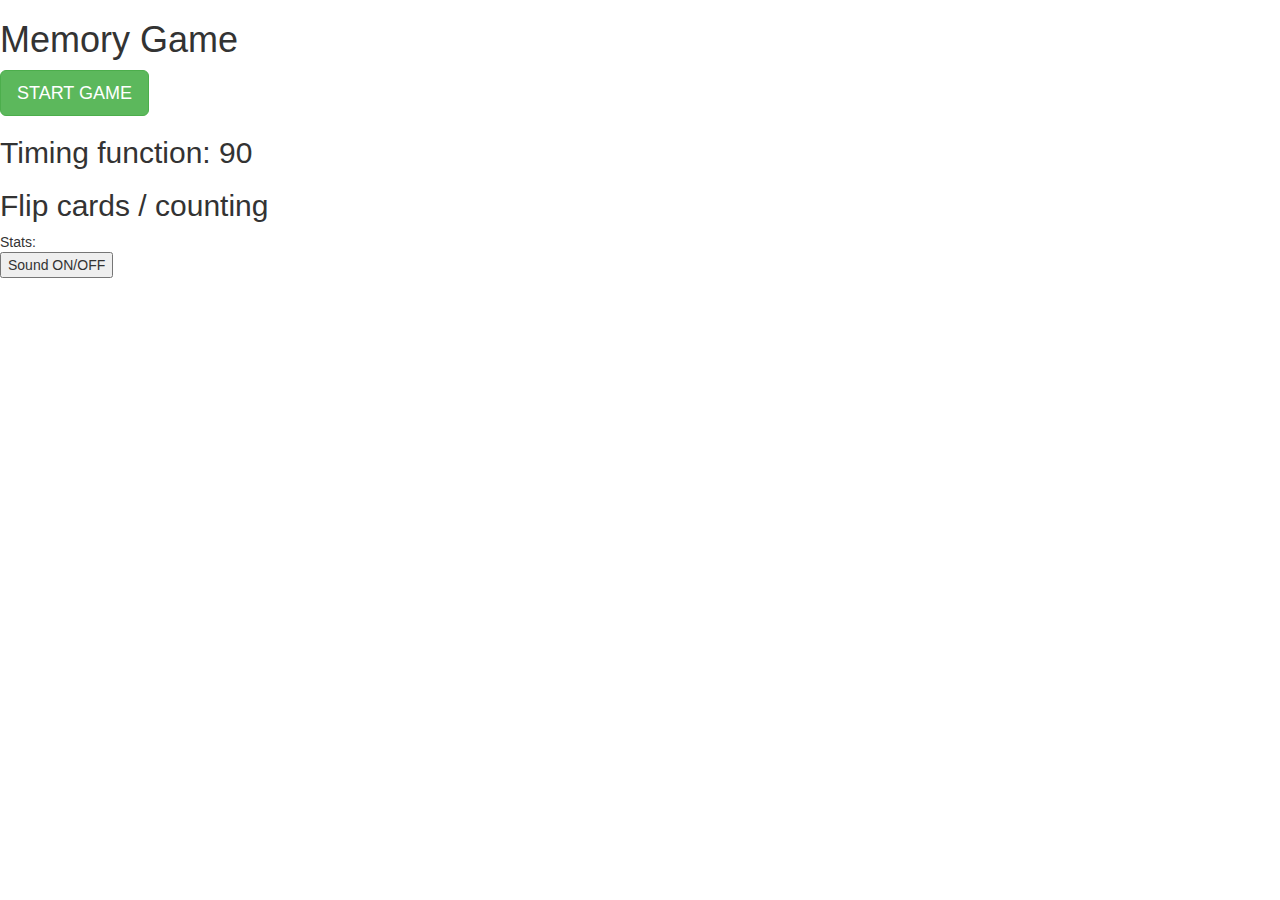
==== index.html @ 166f4498 "Moved index and readme" ====
<!DOCTYPE html>
<html lang="en">
<head>
    <meta charset="UTF-8">
    <meta name="viewport" content="width=device-width, initial-scale=1.0">
    <title>Memory Game</title>
    <link rel="stylesheet" href="https://maxcdn.bootstrapcdn.com/bootstrap/3.3.7/css/bootstrap.min.css" type="text/css" />
    <link rel="stylesheet" href="css/style.css">


</head>

<body>
<h1>Memory Game</h1>
<div> 
    <button type="button" class="btn btn-success btn-lg start">START GAME</button>
</div>

<div> <h2>Timing function: 90</h2></div>
<div class="timer"> <h2>Flip cards / counting</h2> </div>

<div class="container">
<div class="row">
    <div class="card front"></div>
    <div class="card"></div>
    <div class="card"></div>
    <div class="card"></div>
</div>
<div class="row">
    <div class="card"></div>
    <div class="card"></div>
    <div class="card"></div>
    <div class="card"></div>
</div>
<div class="row">
    <div class="card"></div>
    <div class="card"></div>
    <div class="card"></div>
    <div class="card"></div>
</div>
<div class="row">
    <div class="card"></div>
    <div class="card"></div>
    <div class="card"></div>
    <div class="card"></div>
</div>
</div>


<div>Stats:</div>
<button>Sound ON/OFF</button>
  <script src="js/index.js"></script>  
</body>
</html>
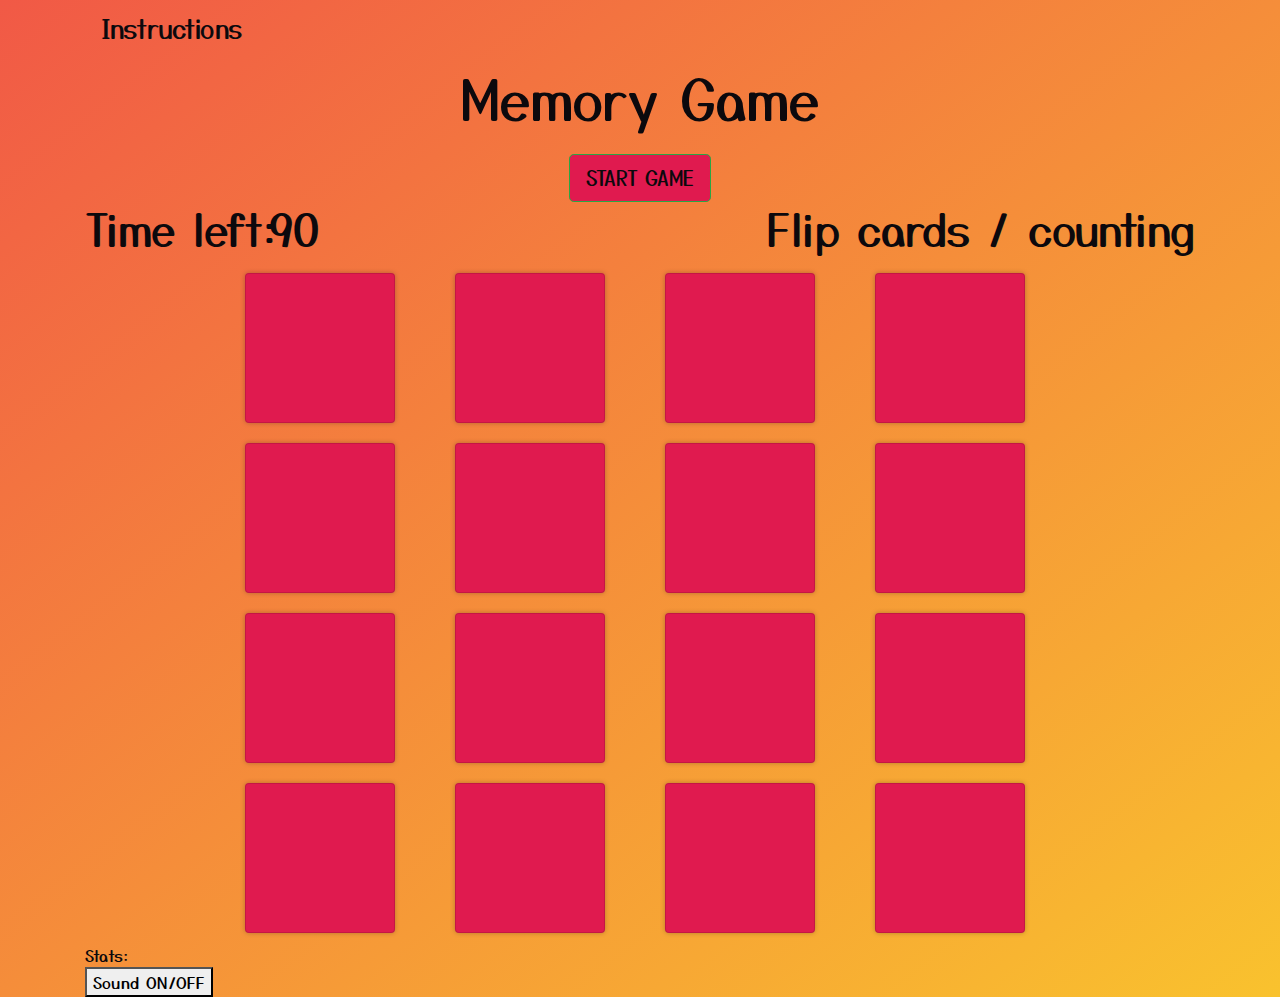
==== commit c1dd32fb: "added instructions and some styling" ====
--- a/index.html
+++ b/index.html
@@ -4,51 +4,141 @@
     <meta charset="UTF-8">
     <meta name="viewport" content="width=device-width, initial-scale=1.0">
     <title>Memory Game</title>
-    <link rel="stylesheet" href="https://maxcdn.bootstrapcdn.com/bootstrap/3.3.7/css/bootstrap.min.css" type="text/css" />
-    <link rel="stylesheet" href="css/style.css">
+    <link rel="preconnect" href="https://fonts.gstatic.com">
+<link href="https://fonts.googleapis.com/css2?family=Yusei+Magic&display=swap" rel="stylesheet">
+    <link rel="stylesheet" href="https://use.fontawesome.com/releases/v5.15.1/css/all.css" integrity="sha384-vp86vTRFVJgpjF9jiIGPEEqYqlDwgyBgEF109VFjmqGmIY/Y4HV4d3Gp2irVfcrp" crossorigin="anonymous">
+    <link rel="stylesheet" href="https://stackpath.bootstrapcdn.com/bootstrap/4.3.1/css/bootstrap.min.css" integrity="sha384-ggOyR0iXCbMQv3Xipma34MD+dH/1fQ784/j6cY/iJTQUOhcWr7x9JvoRxT2MZw1T" crossorigin="anonymous">
+    <link rel="stylesheet" href="/assets/css/style.css">
 
 
 </head>
-
 <body>
-<h1>Memory Game</h1>
-<div> 
+    <header>
+        <div class="container">
+            <nav class="navbar navbar-default">  
+                <div class="instructions-title" data-toggle="collapse" data-target="#instructions">Instructions</div>
+                <div id="instructions" class="collapse">
+                    <h4>Find a matching pair! <br>
+                        A match: if two cards turned picture-side-up are identical. <br>
+                    
+                    A miss: if the two cards turned over are not identical. <br>
+                    
+                    Player, try to remember which cards were turned over for future flips.
+                    
+                    The game continues until all cards have been matched <br>
+                    End of the game: <br>
+                    How many flips and how much time did it take you to match all pairs?! <br>
+                    
+                    Have fun!</h4></div>
+                  </div>
+                    <h3 data-toggle="collapse" data-target="#game-instructions">
+                     <div id="game-instructions" class="collapse"> 
+            </nav>
+        </div>
+</header>
+<div class="container"> 
+    <div class="game-functions-wrapper text-center">
+        <h1 class="pb-3 title"><i class="fas fa-brain"></i> Memory Game</h1>
     <button type="button" class="btn btn-success btn-lg start">START GAME</button>
+<div class="d-flex justify-content-between">
+    <h2 class="countdown">
+        <i class="fas fa-hourglass-half"></i>Time left:<span class="countdown-timer">90</span>
+    </h2>
+    <div>
+         <h2>Flip cards / counting</h2>
+    </div>
 </div>
-
-<div> <h2>Timing function: 90</h2></div>
-<div class="timer"> <h2>Flip cards / counting</h2> </div>
-
-<div class="container">
-<div class="row">
-    <div class="card front"></div>
-    <div class="card"></div>
-    <div class="card"></div>
-    <div class="card"></div>
 </div>
-<div class="row">
-    <div class="card"></div>
-    <div class="card"></div>
-    <div class="card"></div>
-    <div class="card"></div>
-</div>
-<div class="row">
-    <div class="card"></div>
-    <div class="card"></div>
-    <div class="card"></div>
-    <div class="card"></div>
-</div>
-<div class="row">
-    <div class="card"></div>
-    <div class="card"></div>
-    <div class="card"></div>
-    <div class="card"></div>
-</div>
+<div class="row card-wrapper">
+    <div class="col-3"> 
+        <div class="card">
+            <img class="card-image" src="assets/images/1.png" alt="cartoon funny face" style="display: none;">
+        </div>
+    </div>
+    <div class="col-3"> 
+        <div class="card">
+            <img class="card-image" src="assets/images/2.png" alt="cartoon funny face" style="display: none;">
+        </div>
+    </div>
+    <div class="col-3"> 
+        <div class="card">
+            <img class="card-image" src="assets/images/3.png" alt="cartoon funny face" style="display: none;">
+        </div>
+    </div>
+    <div class="col-3"> 
+        <div class="card">
+            <img class="card-image" src="assets/images/4.png" alt="cartoon funny face" style="display: none;">
+        </div>
+    </div>
+    <div class="col-3"> 
+        <div class="card">
+            <img class="card-image" src="assets/images/1.png" alt="cartoon funny face" style="display: none;">
+        </div>
+    </div>
+    <div class="col-3"> 
+        <div class="card">
+            <img class="card-image" src="assets/images/2.png" alt="cartoon funny face" style="display: none;">
+        </div>
+    </div>
+    <div class="col-3"> 
+        <div class="card">
+            <img class="card-image" src="assets/images/3.png" alt="cartoon funny face" style="display: none;">
+        </div>
+    </div>
+    <div class="col-3"> 
+        <div class="card">
+            <img class="card-image" src="assets/images/4.png" alt="cartoon funny face" style="display: none;">
+        </div>
+    </div>
+    <div class="col-3"> 
+        <div class="card">
+            <img class="card-image" src="assets/images/5.png" alt="cartoon funny face" style="display: none;">
+        </div>
+    </div>
+    <div class="col-3"> 
+        <div class="card">
+            <img class="card-image" src="assets/images/6.png" alt="cartoon funny face" style="display: none;">
+        </div>
+    </div>
+    <div class="col-3"> 
+        <div class="card">
+            <img class="card-image" src="assets/images/7.png" alt="cartoon funny face" style="display: none;">
+        </div>
+    </div>
+    <div class="col-3"> 
+        <div class="card">
+            <img class="card-image" src="assets/images/8.png" alt="cartoon funny face" style="display: none;">
+        </div>
+    </div>
+    <div class="col-3"> 
+        <div class="card">
+            <img class="card-image" src="assets/images/5.png" alt="cartoon funny face" style="display: none;">
+        </div>
+    </div>
+    <div class="col-3"> 
+        <div class="card">
+            <img class="card-image" src="assets/images/6.png" alt="cartoon funny face" style="display: none;">
+        </div>
+    </div>
+    <div class="col-3"> 
+        <div class="card">
+            <img class="card-image" src="assets/images/7.png" alt="cartoon funny face" style="display: none;">
+        </div>
+    </div>
+    <div class="col-3"> 
+        <div class="card">
+            <img class="card-image" src="assets/images/8.png" alt="cartoon funny face" style="display: none;">
+        </div>
+    </div>
 </div>
 
 
 <div>Stats:</div>
 <button>Sound ON/OFF</button>
-  <script src="js/index.js"></script>  
+</div>
+<script src="https://code.jquery.com/jquery-3.5.1.min.js" integrity="sha256-9/aliU8dGd2tb6OSsuzixeV4y/faTqgFtohetphbbj0=" crossorigin="anonymous"></script>
+<script src="https://cdnjs.cloudflare.com/ajax/libs/popper.js/1.14.7/umd/popper.min.js" integrity="sha384-UO2eT0CpHqdSJQ6hJty5KVphtPhzWj9WO1clHTMGa3JDZwrnQq4sF86dIHNDz0W1" crossorigin="anonymous"></script>
+<script src="https://stackpath.bootstrapcdn.com/bootstrap/4.3.1/js/bootstrap.min.js" integrity="sha384-JjSmVgyd0p3pXB1rRibZUAYoIIy6OrQ6VrjIEaFf/nJGzIxFDsf4x0xIM+B07jRM" crossorigin="anonymous"></script>
+  <script src="assets/js/main.js"></script>  
 </body>
 </html>--- a/assets/css/style.css
+++ b/assets/css/style.css
@@ -0,0 +1,92 @@
+body {
+    font-family: 'Yusei Magic', sans-serif;
+    color: #0C090D;
+    background-color: #F9C22E;
+    background-image: linear-gradient(to bottom right, #F15946 ,#F9C22E );
+}
+    
+h1 {
+    text-align: center;
+    font-size: 3.5rem;
+}
+ h2 {
+     font-size: 2.75rem;
+    
+ }
+
+/* instructions */
+.instructions-title  {
+    font-size: 26px; 
+    cursor: pointer;
+  
+ }
+
+/* Cards */
+
+.card-wrapper {
+padding: 0 150px;
+}
+
+.card {
+    width: 150px;
+    height: 150px;
+    background-color:#E01A4F;
+    box-shadow: 0px 0px 5px 0px rgba(0,0,0,0.25);
+    cursor: pointer;
+    margin: 10px;
+}
+
+.card:hover {
+    background-color: #53B3CB;
+}
+
+img {
+height: auto;
+width: 100%;
+}
+.row {
+    justify-content: center;
+}
+
+/* Buttons */
+
+.start {
+background-color: #E01A4F;
+color: #0C090D;
+}
+.start:hover {
+    background-color: #53B3CB;
+    color: #0C090D;
+}
+
+
+.timer {
+    display: flex;
+  
+}
+
+/* Media  */
+
+@media only screen and (max-width: 992px) {
+.card-wrapper {
+    padding: 0px;
+}
+    
+}
+
+@media only screen and (max-width: 768px) {
+    .card {
+        height: 100px;
+        width: 100px;
+    }
+        
+    }
+@media only screen and (max-width: 576px) {
+    .card {
+        height: 50px;
+        width: 50px;
+    }
+        
+    }
+
+    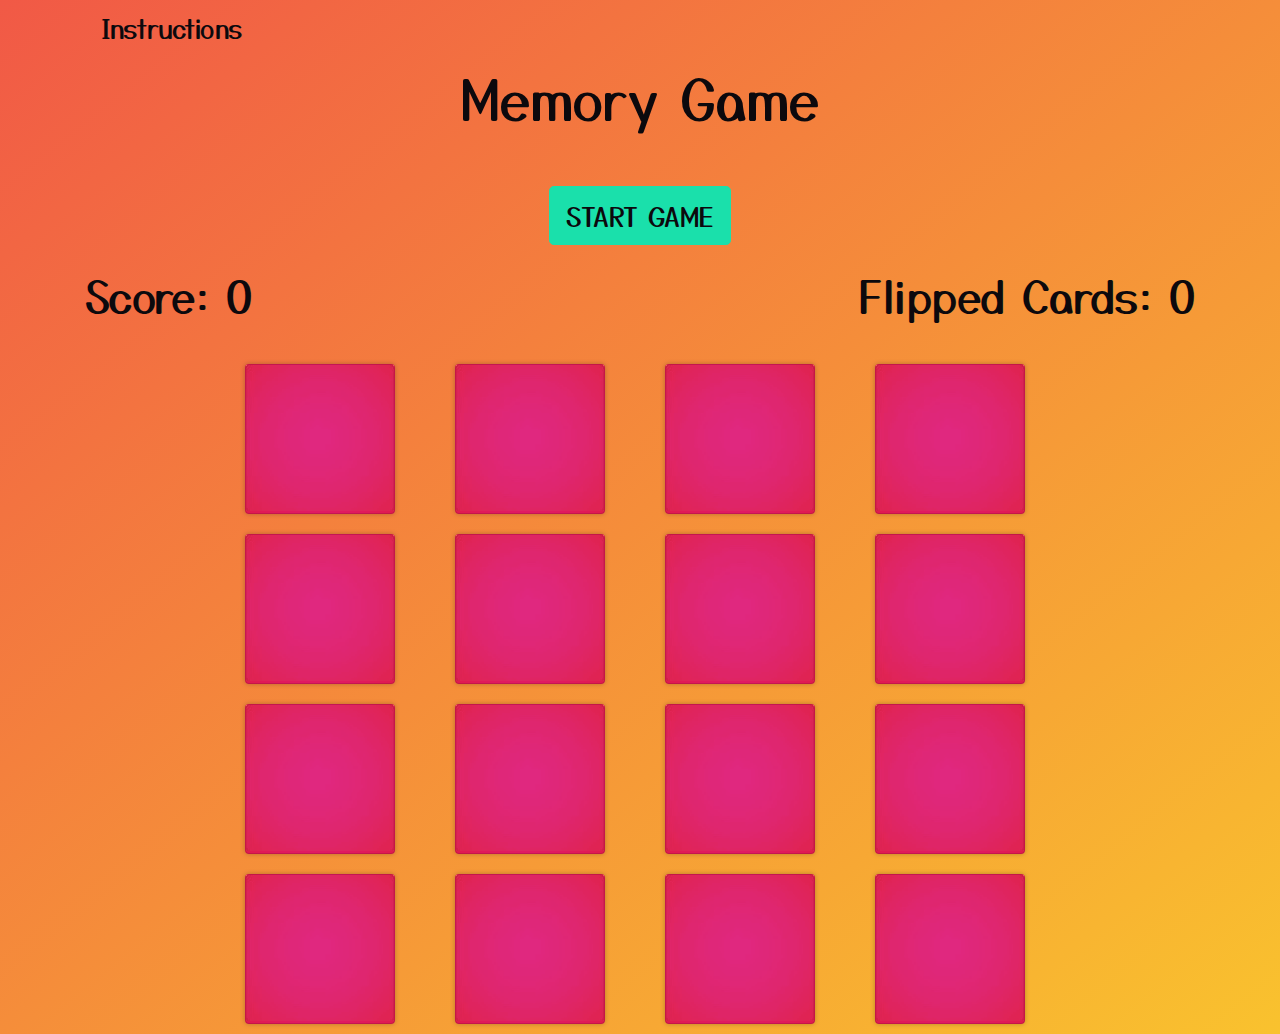
==== commit 2e51a06c: "major changes after multiple tutorials. added random/match/turn card/win/create board + reset functi" ====
--- a/index.html
+++ b/index.html
@@ -4,6 +4,7 @@
     <meta charset="UTF-8">
     <meta name="viewport" content="width=device-width, initial-scale=1.0">
     <title>Memory Game</title>
+    <link rel="shortcut icon" href="favicon.ico" type="image/x-icon">
     <link rel="preconnect" href="https://fonts.gstatic.com">
 <link href="https://fonts.googleapis.com/css2?family=Yusei+Magic&display=swap" rel="stylesheet">
     <link rel="stylesheet" href="https://use.fontawesome.com/releases/v5.15.1/css/all.css" integrity="sha384-vp86vTRFVJgpjF9jiIGPEEqYqlDwgyBgEF109VFjmqGmIY/Y4HV4d3Gp2irVfcrp" crossorigin="anonymous">
@@ -17,6 +18,13 @@
         <div class="container">
             <nav class="navbar navbar-default">  
                 <div class="instructions-title" data-toggle="collapse" data-target="#instructions">Instructions</div>
+                <div class="music">
+                    <i class="fas fa-music"></i>
+                    <i class="fas fa-play" id="playIcon" alt="play" onclick="HandleAudio()"><audio id="gameSong">
+                        <source src="assets/media/gameSong.mp3" type="audio/mp3">
+                    </audio></i>
+                </div>
+                
                 <div id="instructions" class="collapse">
                     <h4>Find a matching pair! <br>
                         A match: if two cards turned picture-side-up are identical. <br>
@@ -32,113 +40,25 @@
                     Have fun!</h4></div>
                   </div>
                     <h3 data-toggle="collapse" data-target="#game-instructions">
-                     <div id="game-instructions" class="collapse"> 
+                    <div id="game-instructions" class="collapse"> 
             </nav>
         </div>
 </header>
+   
+
 <div class="container"> 
     <div class="game-functions-wrapper text-center">
-        <h1 class="pb-3 title"><i class="fas fa-brain"></i> Memory Game</h1>
-    <button type="button" class="btn btn-success btn-lg start">START GAME</button>
-<div class="d-flex justify-content-between">
-    <h2 class="countdown">
-        <i class="fas fa-hourglass-half"></i>Time left:<span class="countdown-timer">90</span>
-    </h2>
-    <div>
-         <h2>Flip cards / counting</h2>
-    </div>
+        <h1 class="pb-5 title"> Memory <i class="fas fa-brain bounce"></i> Game</h1>
+        <button type="button" class="btn btn-lg mb-4 start-game">START GAME</button>
+<div class="d-flex justify-content-between pb-4 game-stats">
+    <h2 class="score">Score: <span class="score-amount">0</span></h2>    
+    <h2 class="click">Flipped Cards: <span class="flipped-amount">0</span></h2>
 </div>
 </div>
-<div class="row card-wrapper">
-    <div class="col-3"> 
-        <div class="card">
-            <img class="card-image" src="assets/images/1.png" alt="cartoon funny face" style="display: none;">
-        </div>
-    </div>
-    <div class="col-3"> 
-        <div class="card">
-            <img class="card-image" src="assets/images/2.png" alt="cartoon funny face" style="display: none;">
-        </div>
-    </div>
-    <div class="col-3"> 
-        <div class="card">
-            <img class="card-image" src="assets/images/3.png" alt="cartoon funny face" style="display: none;">
-        </div>
-    </div>
-    <div class="col-3"> 
-        <div class="card">
-            <img class="card-image" src="assets/images/4.png" alt="cartoon funny face" style="display: none;">
-        </div>
-    </div>
-    <div class="col-3"> 
-        <div class="card">
-            <img class="card-image" src="assets/images/1.png" alt="cartoon funny face" style="display: none;">
-        </div>
-    </div>
-    <div class="col-3"> 
-        <div class="card">
-            <img class="card-image" src="assets/images/2.png" alt="cartoon funny face" style="display: none;">
-        </div>
-    </div>
-    <div class="col-3"> 
-        <div class="card">
-            <img class="card-image" src="assets/images/3.png" alt="cartoon funny face" style="display: none;">
-        </div>
-    </div>
-    <div class="col-3"> 
-        <div class="card">
-            <img class="card-image" src="assets/images/4.png" alt="cartoon funny face" style="display: none;">
-        </div>
-    </div>
-    <div class="col-3"> 
-        <div class="card">
-            <img class="card-image" src="assets/images/5.png" alt="cartoon funny face" style="display: none;">
-        </div>
-    </div>
-    <div class="col-3"> 
-        <div class="card">
-            <img class="card-image" src="assets/images/6.png" alt="cartoon funny face" style="display: none;">
-        </div>
-    </div>
-    <div class="col-3"> 
-        <div class="card">
-            <img class="card-image" src="assets/images/7.png" alt="cartoon funny face" style="display: none;">
-        </div>
-    </div>
-    <div class="col-3"> 
-        <div class="card">
-            <img class="card-image" src="assets/images/8.png" alt="cartoon funny face" style="display: none;">
-        </div>
-    </div>
-    <div class="col-3"> 
-        <div class="card">
-            <img class="card-image" src="assets/images/5.png" alt="cartoon funny face" style="display: none;">
-        </div>
-    </div>
-    <div class="col-3"> 
-        <div class="card">
-            <img class="card-image" src="assets/images/6.png" alt="cartoon funny face" style="display: none;">
-        </div>
-    </div>
-    <div class="col-3"> 
-        <div class="card">
-            <img class="card-image" src="assets/images/7.png" alt="cartoon funny face" style="display: none;">
-        </div>
-    </div>
-    <div class="col-3"> 
-        <div class="card">
-            <img class="card-image" src="assets/images/8.png" alt="cartoon funny face" style="display: none;">
-        </div>
-    </div>
-</div>
-
-
-<div>Stats:</div>
-<button>Sound ON/OFF</button>
-</div>
+<div class="row card-wrapper"></div>
 <script src="https://code.jquery.com/jquery-3.5.1.min.js" integrity="sha256-9/aliU8dGd2tb6OSsuzixeV4y/faTqgFtohetphbbj0=" crossorigin="anonymous"></script>
 <script src="https://cdnjs.cloudflare.com/ajax/libs/popper.js/1.14.7/umd/popper.min.js" integrity="sha384-UO2eT0CpHqdSJQ6hJty5KVphtPhzWj9WO1clHTMGa3JDZwrnQq4sF86dIHNDz0W1" crossorigin="anonymous"></script>
 <script src="https://stackpath.bootstrapcdn.com/bootstrap/4.3.1/js/bootstrap.min.js" integrity="sha384-JjSmVgyd0p3pXB1rRibZUAYoIIy6OrQ6VrjIEaFf/nJGzIxFDsf4x0xIM+B07jRM" crossorigin="anonymous"></script>
-  <script src="assets/js/main.js"></script>  
+<script src="assets/js/main.js"></script>  
 </body>
 </html>--- a/assets/css/style.css
+++ b/assets/css/style.css
@@ -30,14 +30,14 @@
 .card {
     width: 150px;
     height: 150px;
-    background-color:#E01A4F;
+    background: radial-gradient(#e01a81, #e01a70, #E01A4F);
     box-shadow: 0px 0px 5px 0px rgba(0,0,0,0.25);
     cursor: pointer;
     margin: 10px;
 }
 
 .card:hover {
-    background-color: #53B3CB;
+    border: 3px solid #53B3CB;
 }
 
 img {
@@ -50,19 +50,35 @@
 
 /* Buttons */
 
-.start {
-background-color: #E01A4F;
+.start-game {
+background-color: #1ae0ab;
 color: #0C090D;
+font-size: 1.70rem;
+border-color:#1ae0ab;
+
 }
 .start:hover {
     background-color: #53B3CB;
     color: #0C090D;
 }
+.start:active {
+    background-color:#1ae0ab;
+}
 
+/*  music */
+
+#playIcon {
+    width: 30px;
+    cursor: pointer;
+}
 
 .timer {
     display: flex;
   
+}
+
+.music i {
+    font-size: 24px;
 }
 
 /* Media  */
@@ -89,4 +105,23 @@
         
     }
 
-    +    /* brain */
+
+    .fa-brain {
+        animation-duration: 3s;
+        animation-iteration-count: infinite;
+        transform-origin: bottom;
+    }
+
+.bounce {
+    animation-name: bounce;
+    animation-timing-function: ease;
+}
+
+@keyframes bounce {
+    0%   { transform: scale(1,1)    translateY(0); }
+        10%  { transform: scale(1.1,.9) translateY(0); }
+        30%  { transform: scale(.9,1.1) translateY(-15px); }
+        50%  { transform: scale(1,1)    translateY(0); }
+        100% { transform: scale(1,1)    translateY(0); }
+    }
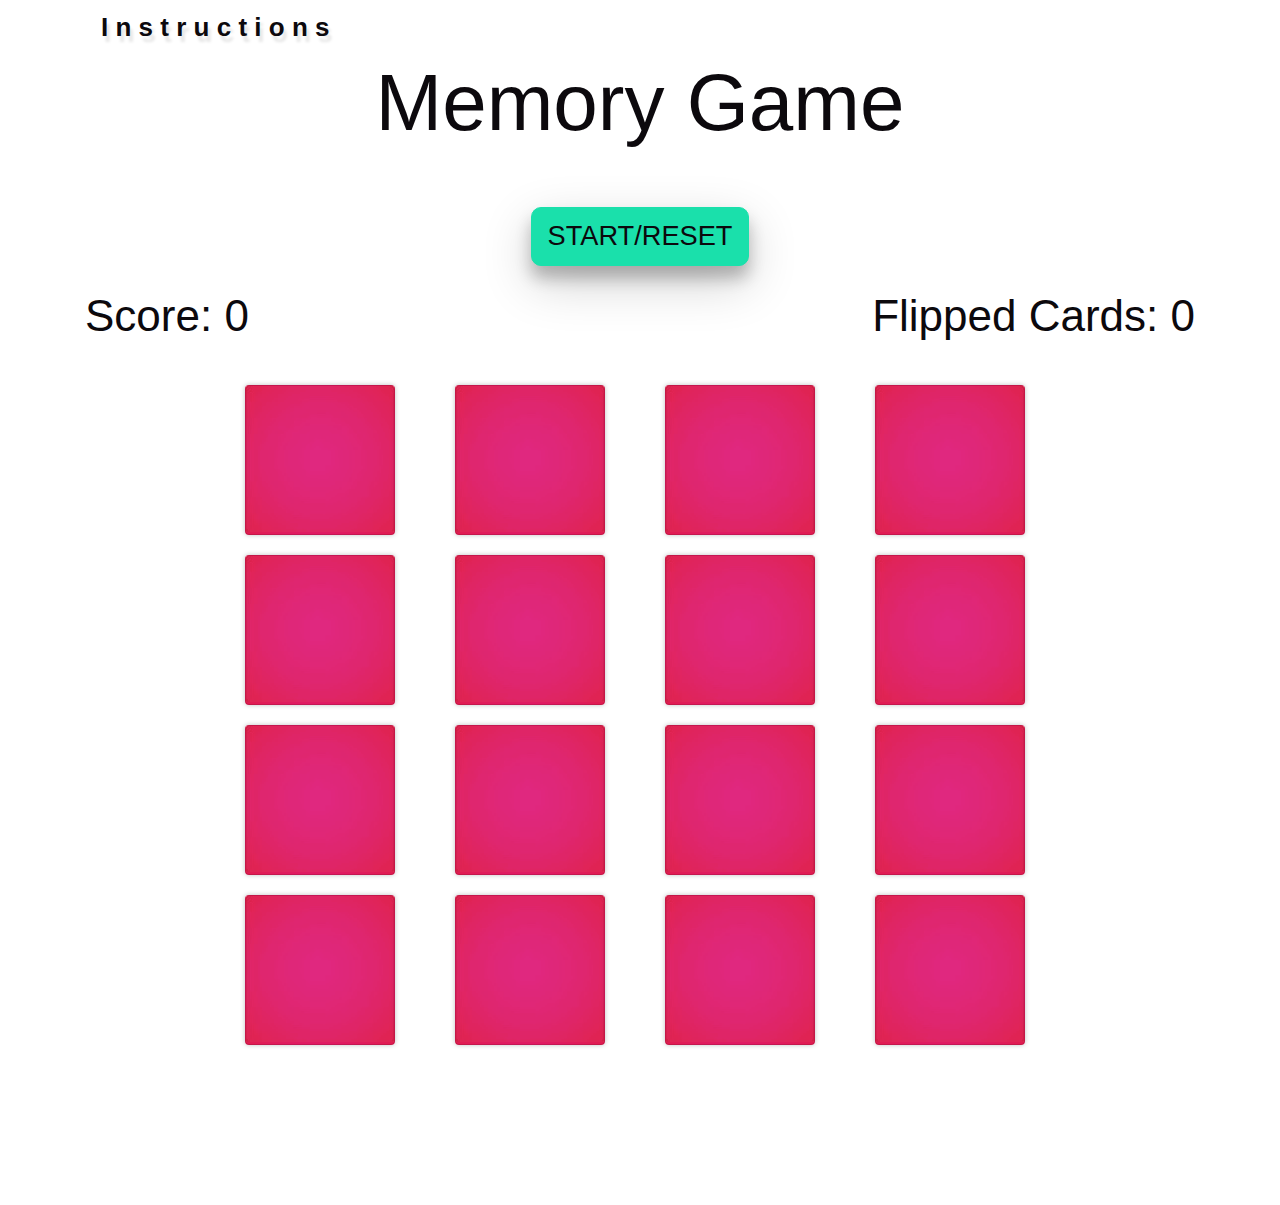
==== commit 83cf3ddd: "updated paths" ====
--- a/index.html
+++ b/index.html
@@ -6,10 +6,12 @@
     <title>Memory Game</title>
     <link rel="shortcut icon" href="favicon.ico" type="image/x-icon">
     <link rel="preconnect" href="https://fonts.gstatic.com">
-<link href="https://fonts.googleapis.com/css2?family=Yusei+Magic&display=swap" rel="stylesheet">
-    <link rel="stylesheet" href="https://use.fontawesome.com/releases/v5.15.1/css/all.css" integrity="sha384-vp86vTRFVJgpjF9jiIGPEEqYqlDwgyBgEF109VFjmqGmIY/Y4HV4d3Gp2irVfcrp" crossorigin="anonymous">
+
+    <link href="https://fonts.googleapis.com/css2?family=Fontdiner+Swanky&display=swap" rel="stylesheet">
+    <link rel="stylesheet" href="https://use.fontawesome.com/releases/v5.15.1/css/all.css" 
+    integrity="sha384-vp86vTRFVJgpjF9jiIGPEEqYqlDwgyBgEF109VFjmqGmIY/Y4HV4d3Gp2irVfcrp" crossorigin="anonymous">
     <link rel="stylesheet" href="https://stackpath.bootstrapcdn.com/bootstrap/4.3.1/css/bootstrap.min.css" integrity="sha384-ggOyR0iXCbMQv3Xipma34MD+dH/1fQ784/j6cY/iJTQUOhcWr7x9JvoRxT2MZw1T" crossorigin="anonymous">
-    <link rel="stylesheet" href="/assets/css/style.css">
+    <link rel="stylesheet" href="assets/css/style.css">
 
 
 </head>
@@ -17,17 +19,17 @@
     <header>
         <div class="container">
             <nav class="navbar navbar-default">  
-                <div class="instructions-title" data-toggle="collapse" data-target="#instructions">Instructions</div>
+                <div class="instructions-title" data-toggle="collapse" data-target="#instructions"> <i>I</i> <i>n</i> <i>s</i> <i>t</i> <i>r</i> <i>u</i> <i>c</i> <i>t</i> <i>i</i> <i>o</i> <i>n</i> <i>s</i> <button class="arrow"><i class="fas fa-arrow-down"></i></button></div>
                 <div class="music">
-                    <i class="fas fa-music"></i>
-                    <i class="fas fa-play" id="playIcon" alt="play" onclick="HandleAudio()"><audio id="gameSong">
+                    <i class="fas fa-music wiggle"></i>
+                    <i class="fas fa-play" id="playIcon" onclick="HandleAudio()"><audio id="gameSong">
                         <source src="assets/media/gameSong.mp3" type="audio/mp3">
                     </audio></i>
                 </div>
                 
-                <div id="instructions" class="collapse">
+                <div id="instructions" class="collapse">    
                     <h4>Find a matching pair! <br>
-                        A match: if two cards turned picture-side-up are identical. <br>
+                    A match: if two cards turned picture-side-up are identical. <br>
                     
                     A miss: if the two cards turned over are not identical. <br>
                     
@@ -38,9 +40,10 @@
                     How many flips and how much time did it take you to match all pairs?! <br>
                     
                     Have fun!</h4></div>
-                  </div>
-                    <h3 data-toggle="collapse" data-target="#game-instructions">
-                    <div id="game-instructions" class="collapse"> 
+
+                    <div data-toggle="collapse" data-target="#game-instructions">
+                    </div>
+                    <div id="game-instructions" class="collapse"></div>
             </nav>
         </div>
 </header>
@@ -48,14 +51,32 @@
 
 <div class="container"> 
     <div class="game-functions-wrapper text-center">
-        <h1 class="pb-5 title"> Memory <i class="fas fa-brain bounce"></i> Game</h1>
-        <button type="button" class="btn btn-lg mb-4 start-game">START GAME</button>
+        <h1 class="pb-5 title glow"> Memory <i class="fas fa-brain bounce"></i> Game</h1>
+        <button type="button" class="btn btn-lg mb-4 start-game">START/RESET</button>
 <div class="d-flex justify-content-between pb-4 game-stats">
     <h2 class="score">Score: <span class="score-amount">0</span></h2>    
     <h2 class="click">Flipped Cards: <span class="flipped-amount">0</span></h2>
 </div>
 </div>
 <div class="row card-wrapper"></div>
+</div>
+<div class="modal fade modal-winner" id="modalWinner" role="dialog">
+    <div class="modal-dialog">
+    
+      <!-- Modal content-->
+      <div class="modal-content">
+        <div class="modal-header">
+          <button type="button" class="close" data-dismiss="modal">&times;</button>
+        </div>
+        <div class="modal-body text-center">
+          <p>Hooray!!! You flipped all cards! <img src="assets/images/happy-girl.png" alt="happy girl"> </p> 
+        </div>
+        <div class="modal-footer">
+          <button type="button" class="btn btn-default" data-dismiss="modal">Close</button>
+        </div>
+      </div>
+      </div>
+      </div>
 <script src="https://code.jquery.com/jquery-3.5.1.min.js" integrity="sha256-9/aliU8dGd2tb6OSsuzixeV4y/faTqgFtohetphbbj0=" crossorigin="anonymous"></script>
 <script src="https://cdnjs.cloudflare.com/ajax/libs/popper.js/1.14.7/umd/popper.min.js" integrity="sha384-UO2eT0CpHqdSJQ6hJty5KVphtPhzWj9WO1clHTMGa3JDZwrnQq4sF86dIHNDz0W1" crossorigin="anonymous"></script>
 <script src="https://stackpath.bootstrapcdn.com/bootstrap/4.3.1/js/bootstrap.min.js" integrity="sha384-JjSmVgyd0p3pXB1rRibZUAYoIIy6OrQ6VrjIEaFf/nJGzIxFDsf4x0xIM+B07jRM" crossorigin="anonymous"></script>
--- a/assets/css/style.css
+++ b/assets/css/style.css
@@ -1,37 +1,52 @@
 body {
-    font-family: 'Yusei Magic', sans-serif;
-    color: #0C090D;
-    background-color: #F9C22E;
-    background-image: linear-gradient(to bottom right, #F15946 ,#F9C22E );
-}
-    
+    font-family: 'Fontdiner Swanky', cursive, sans-serif;
+    color: #0C090D;
+    font-weight: bolder;
+    background-image: url(/assets/images/bg-sparklyRainbow.jpeg );
+    background-repeat: no-repeat;
+    background-size: cover;
+    padding-bottom: 150px;
+}
+
 h1 {
     text-align: center;
     font-size: 3.5rem;
 }
- h2 {
-     font-size: 2.75rem;
-    
- }
+
+h2 {
+    font-size: 2.75rem;
+}
+
 
 /* instructions */
-.instructions-title  {
-    font-size: 26px; 
+
+.instructions-title {
+    font-size: 26px;
     cursor: pointer;
-  
- }
+}
+
+/* instruction button */
+
+.arrow {
+    background: transparent;
+    border: transparent;
+}
+
+.arrow:focus {
+    outline: transparent;
+}
 
 /* Cards */
 
 .card-wrapper {
-padding: 0 150px;
+    padding: 0 150px;
 }
 
 .card {
     width: 150px;
     height: 150px;
     background: radial-gradient(#e01a81, #e01a70, #E01A4F);
-    box-shadow: 0px 0px 5px 0px rgba(0,0,0,0.25);
+    box-shadow: 0px 0px 5px 0px rgba(0, 0, 0, 0.25);
     cursor: pointer;
     margin: 10px;
 }
@@ -41,28 +56,32 @@
 }
 
 img {
-height: auto;
-width: 100%;
-}
+    height: auto;
+    width: 100%;
+}
+
 .row {
     justify-content: center;
 }
 
-/* Buttons */
+/* start button */
 
 .start-game {
-background-color: #1ae0ab;
-color: #0C090D;
-font-size: 1.70rem;
-border-color:#1ae0ab;
-
-}
-.start:hover {
+    background-color: #1ae0ab;
+    color: #0C090D;
+    font-size: 1.70rem;
+    border-color: #1ae0ab;
+    border-radius: 10px;
+    box-shadow: 0 12px 16px 0 rgba(0, 0, 0, 0.24), 0 17px 50px 0 rgba(0, 0, 0, 0.19);
+}
+
+.start-game:hover {
     background-color: #53B3CB;
     color: #0C090D;
 }
-.start:active {
-    background-color:#1ae0ab;
+
+.start-game:active {
+    background-color: #1ae0ab;
 }
 
 /*  music */
@@ -74,54 +93,237 @@
 
 .timer {
     display: flex;
+}
+
+.music i {
+    font-size: 36px;
+}
+
+/* Modal */
+
+.modal-header {
+    border-bottom: none;
+}
+
+.modal-content {
+    background-image: url(/assets/images/bg-sparkle.jpg);
+    border-radius: 1rem;
+}
+
+.modal-body p {
+    font-size: 26px;
+}
+
+.modal-body img {
+    height: 200px;
+    width: 150px;
+}
+
+.modal-footer {
+    border-top: none;
+}
+
+/* brain */
+
+.fa-brain {
+    animation-duration: 3s;
+    animation-iteration-count: infinite;
+    transform-origin: bottom;
+}
+
+.bounce {
+    animation-name: brainBounce;
+    animation-timing-function: ease;
+}
+
+@keyframes brainBounce {
+    0% {
+        transform: scale(1, 1) translateY(0);
+    }
+    10% {
+        transform: scale(1.1, .9) translateY(0);
+    }
+    30% {
+        transform: scale(.9, 1.1) translateY(-15px);
+    }
+    50% {
+        transform: scale(1, 1) translateY(0);
+    }
+    100% {
+        transform: scale(1, 1) translateY(0);
+    }
+}
+
+/* animations */
+
+.glow {
+    font-size: 80px;
+    color: #0C090D;
+    text-align: center;
+    -webkit-animation: glow 1s ease-in-out infinite alternate;
+    -moz-animation: glow 1s ease-in-out infinite alternate;
+    animation: glow 1s ease-in-out infinite alternate;
+}
+
+@-webkit-keyframes glow {
+    from {
+        text-shadow: 0 0 10px #fff, 0 0 20px #fff, 0 0 30px #e60073, 0 0 40px #e60073, 0 0 50px #e60073, 0 0 60px #e60073, 0 0 70px #e60073;
+    }
+    to {
+        text-shadow: 0 0 20px #fff, 0 0 30px #ff4da6, 0 0 40px #ff4da6, 0 0 50px #ff4da6, 0 0 60px #ff4da6, 0 0 70px #ff4da6, 0 0 80px #ff4da6;
+    }
+}
+/* wiggles the music note */
+
+ .fa-music {
+    animation: wiggle 2s;
+    animation-timing-function: ease;
+    animation-iteration-count: infinite;
+
+}
+      
+@keyframes wiggle {
+  0% { transform: translate(1px, 1px) rotate(0deg); }
+  20% { transform: translate(-3px, 0px) rotate(1deg); }
+  40% { transform: translate(1px, -1px) rotate(1deg); }
+  50% { transform: translate(-1px, 2px) rotate(-1deg); }
+  70% { transform: translate(3px, 1px) rotate(-1deg); }
+  100% { transform: translate(1px, -2px) rotate(-1deg); }
+      }
+
+/* bouncing instructions text */
+
+.instructions-title {
+    text-shadow: 3px 6px 3px rgba(0,0,0,.1);
+    color: #0C090D;
+  }
   
-}
-
-.music i {
-    font-size: 24px;
-}
+  .instructions-title i {
+    position: relative;
+    top: 0;
+    font-style: normal;
+    -webkit-animation: bounce 1.5s ease infinite alternate;
+    -moz-animation: bounce 1.5s ease infinite alternate;
+    animation: bounce 1.5s ease infinite alternate;
+  }
+  
+  .instructions-title i:nth-child(1) {
+    -moz-animation-delay: .2s;
+    -webkit-animation-delay: .2s;
+    animation-delay: .2s;
+    color: #0C090D;
+  }
+  .instructions-title i:nth-child(2) {
+    -moz-animation-delay: .4s;
+    -webkit-animation-delay: .4s;
+    animation-delay: .4s;
+    color: #0C090D;
+  }
+  .instructions-title i:nth-child(3) {
+    -moz-animation-delay: .6s;
+    -webkit-animation-delay: .6s;
+    animation-delay: .6s;
+    color: #0C090D;
+  }
+  .instructions-title i:nth-child(4) {
+    -moz-animation-delay: .8s;
+    -webkit-animation-delay: .8s;
+    animation-delay: .8s;
+    color: #0C090D;
+  }
+  .instructions-title i:nth-child(5) {
+    -moz-animation-delay: 1s;
+    -webkit-animation-delay: 1s;
+    animation-delay: 1s;
+    color: #0C090D;
+  }
+  .instructions-title i:nth-child(6) {
+    -moz-animation-delay: 1.2s;
+    -webkit-animation-delay: 1.2s;
+    animation-delay: 1.2s;
+    color: #0C090D;
+  }
+  .instructions-title i:nth-child(7) {
+    -moz-animation-delay: 1.4s;
+    -webkit-animation-delay: 1.4s;
+    animation-delay: 1.4s;
+    color: #0C090D;
+  }
+  .instructions-title i:nth-child(8) {
+    -moz-animation-delay: 1.6s;
+    -webkit-animation-delay: 1.6s;
+    animation-delay: 1.6s;
+    color: #0C090D;
+  }
+  .instructions-title i:nth-child(9) {
+    -moz-animation-delay: 1.8s;
+    -webkit-animation-delay: 1.8s;
+    animation-delay: 1.8s;
+    color: #0C090D;
+  }
+  #text i:nth-child(10) {
+    -moz-animation-delay: 1.9s;
+    -webkit-animation-delay: 1.9s;
+    animation-delay: 1.9s;
+    color: #0C090D;
+  }
+  .instructions-title i:nth-child(11) {
+    -moz-animation-delay: 2.1s;
+    -webkit-animation-delay: 2.1s;
+    animation-delay: 2.1s;
+    color: #0C090D;
+  }
+  .instructions-title i:nth-child(12) {
+    -moz-animation-delay: 2.4s;
+    -webkit-animation-delay: 2.4s;
+    animation-delay: 2.4s;
+    color: #0C090D;
+  }
+  #text i:nth-child(13) {
+    -moz-animation-delay: 2.6s;
+    -webkit-animation-delay: 2.6s;
+    animation-delay: 2.6s;
+    color: #0C090D;
+  }
+  
+  @keyframes bounce { 100% { top: -5px; } }
+  @-webkit-keyframes bounce { 100% { top: -5px; } }
+  @-moz-keyframes bounce { 100% { top: -5px; } }
+  
 
 /* Media  */
 
 @media only screen and (max-width: 992px) {
-.card-wrapper {
-    padding: 0px;
-}
-    
+    .card-wrapper {
+        padding: 0px;
+    }
+    .glow {
+        font-size: 60px;
+    }
+    h2 {
+        font-size: 2rem;
+    }
 }
 
 @media only screen and (max-width: 768px) {
+    h2 {
+        font-size: 2rem;
+    }
     .card {
         height: 100px;
         width: 100px;
     }
-        
-    }
+    .glow {
+        font-size: 50px;
+    }
+}
+
 @media only screen and (max-width: 576px) {
     .card {
         height: 50px;
         width: 50px;
     }
-        
-    }
-
-    /* brain */
-
-    .fa-brain {
-        animation-duration: 3s;
-        animation-iteration-count: infinite;
-        transform-origin: bottom;
-    }
-
-.bounce {
-    animation-name: bounce;
-    animation-timing-function: ease;
-}
-
-@keyframes bounce {
-    0%   { transform: scale(1,1)    translateY(0); }
-        10%  { transform: scale(1.1,.9) translateY(0); }
-        30%  { transform: scale(.9,1.1) translateY(-15px); }
-        50%  { transform: scale(1,1)    translateY(0); }
-        100% { transform: scale(1,1)    translateY(0); }
-    }
+}
+
+
+    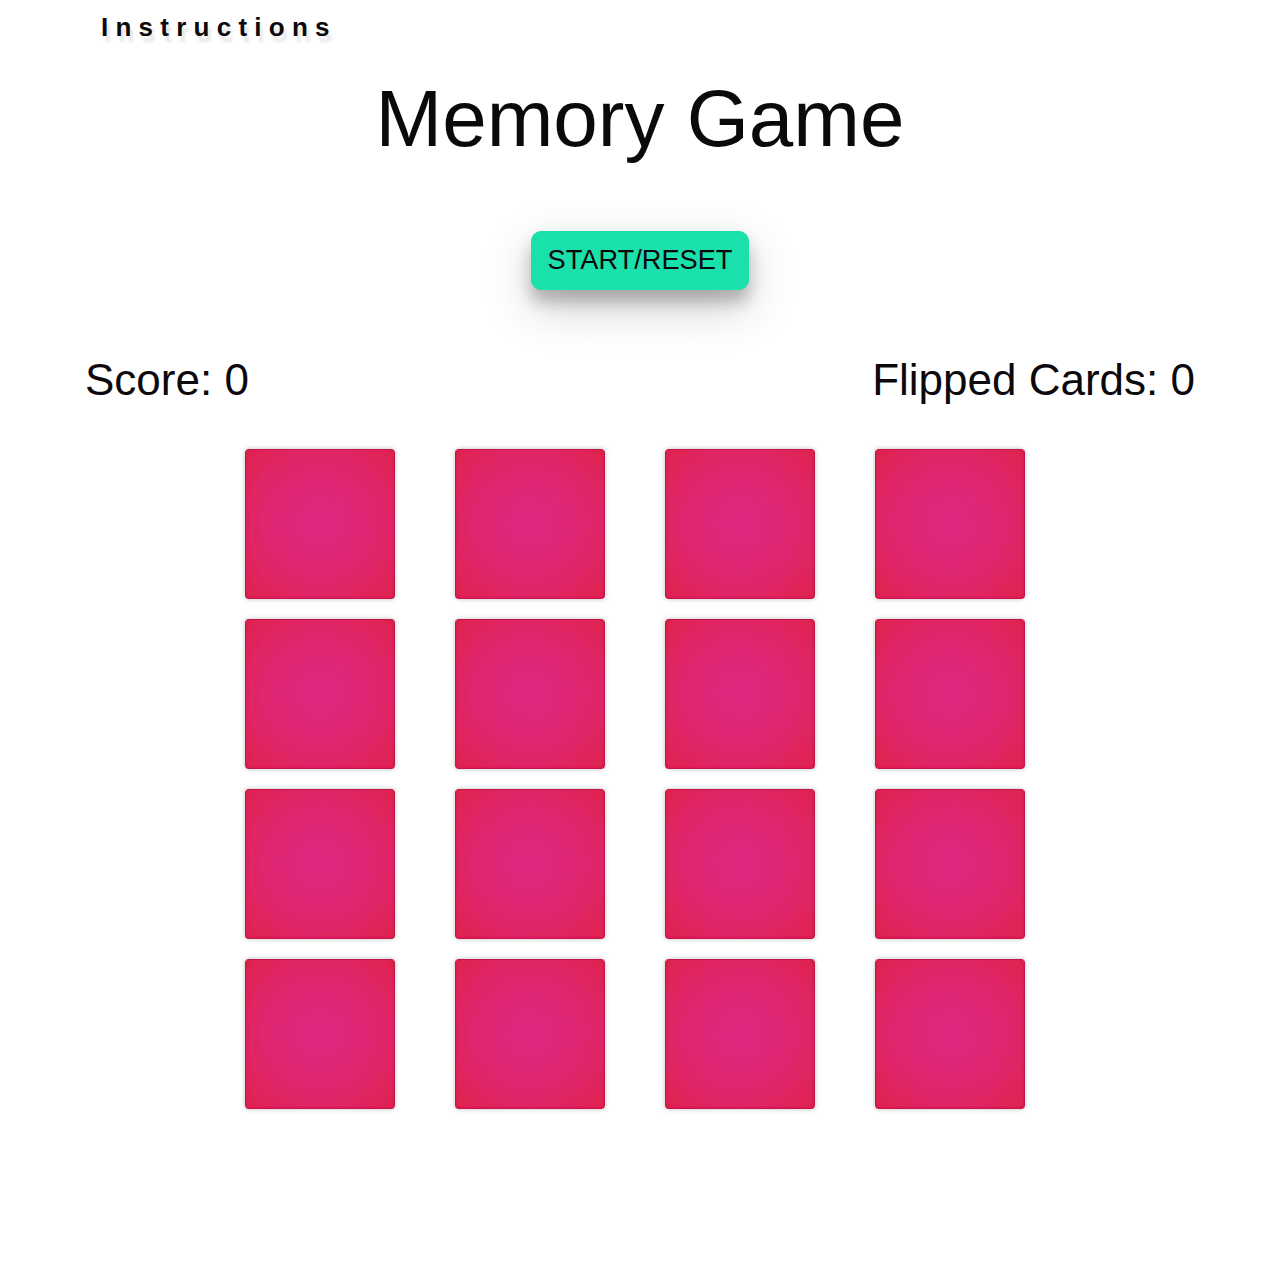
==== commit 06295063: "Finish touch on the readme" ====
--- a/index.html
+++ b/index.html
@@ -19,8 +19,8 @@
     <header>
         <div class="container">
             <nav class="navbar navbar-default">  
-                <div class="instructions-title" data-toggle="collapse" data-target="#instructions"> <i>I</i> <i>n</i> <i>s</i> <i>t</i> <i>r</i> <i>u</i> <i>c</i> <i>t</i> <i>i</i> <i>o</i> <i>n</i> <i>s</i> <button class="arrow"><i class="fas fa-arrow-down"></i></button></div>
-                <div class="music">
+                <div class="instructions-title" data-toggle="collapse" data-target="#instructions"> <i>I</i> <i>n</i> <i>s</i> <i>t</i> <i>r</i> <i>u</i> <i>c</i> <i>t</i> <i>i</i> <i>o</i> <i>n</i> <i>s</i> <button class="arrow"></button></div>
+                <div class="music ml-auto">
                     <i class="fas fa-music wiggle"></i>
                     <i class="fas fa-play" id="playIcon" onclick="HandleAudio()"><audio id="gameSong">
                         <source src="assets/media/gameSong.mp3" type="audio/mp3">
@@ -51,12 +51,12 @@
 
 <div class="container"> 
     <div class="game-functions-wrapper text-center">
-        <h1 class="pb-5 title glow"> Memory <i class="fas fa-brain bounce"></i> Game</h1>
-        <button type="button" class="btn btn-lg mb-4 start-game">START/RESET</button>
+        <h1 class="title glow"> Memory <i class="fas fa-brain bounce"></i> Game</h1>
+        <button type="button" class="btn btn-lg start-game">START/RESET</button>
 <div class="d-flex justify-content-between pb-4 game-stats">
     <h2 class="score">Score: <span class="score-amount">0</span></h2>    
     <h2 class="click">Flipped Cards: <span class="flipped-amount">0</span></h2>
-</div>
+</div> 
 </div>
 <div class="row card-wrapper"></div>
 </div>
--- a/assets/css/style.css
+++ b/assets/css/style.css
@@ -2,7 +2,7 @@
     font-family: 'Fontdiner Swanky', cursive, sans-serif;
     color: #0C090D;
     font-weight: bolder;
-    background-image: url(/assets/images/bg-sparklyRainbow.jpeg );
+    background-image: url(../images/bg-sparklyRainbow.jpeg );
     background-repeat: no-repeat;
     background-size: cover;
     padding-bottom: 150px;
@@ -11,6 +11,8 @@
 h1 {
     text-align: center;
     font-size: 3.5rem;
+    margin-top: 1rem;
+    margin-bottom: 4rem; 
 }
 
 h2 {
@@ -23,6 +25,10 @@
 .instructions-title {
     font-size: 26px;
     cursor: pointer;
+}
+.instructions-title:after {
+    font-family: 'Font Awesome 5 Free';
+    content: '\f063';
 }
 
 /* instruction button */
@@ -73,6 +79,7 @@
     border-color: #1ae0ab;
     border-radius: 10px;
     box-shadow: 0 12px 16px 0 rgba(0, 0, 0, 0.24), 0 17px 50px 0 rgba(0, 0, 0, 0.19);
+    margin-bottom: 4rem;
 }
 
 .start-game:hover {
@@ -106,7 +113,7 @@
 }
 
 .modal-content {
-    background-image: url(/assets/images/bg-sparkle.jpg);
+    background-image: url(../images/bg-sparkle.jpg);
     border-radius: 1rem;
 }
 
@@ -323,6 +330,20 @@
         height: 50px;
         width: 50px;
     }
+    .instructions-title {
+        font-size: 20px;
+    }
+    .music i {
+        font-size: 24px;
+    }
+    .glow {
+        font-size: 38px;
+        margin-top: 4rem;
+    }
+    .start-game {
+        margin-bottom: 3rem;
+    }
+    
 }
 
 
